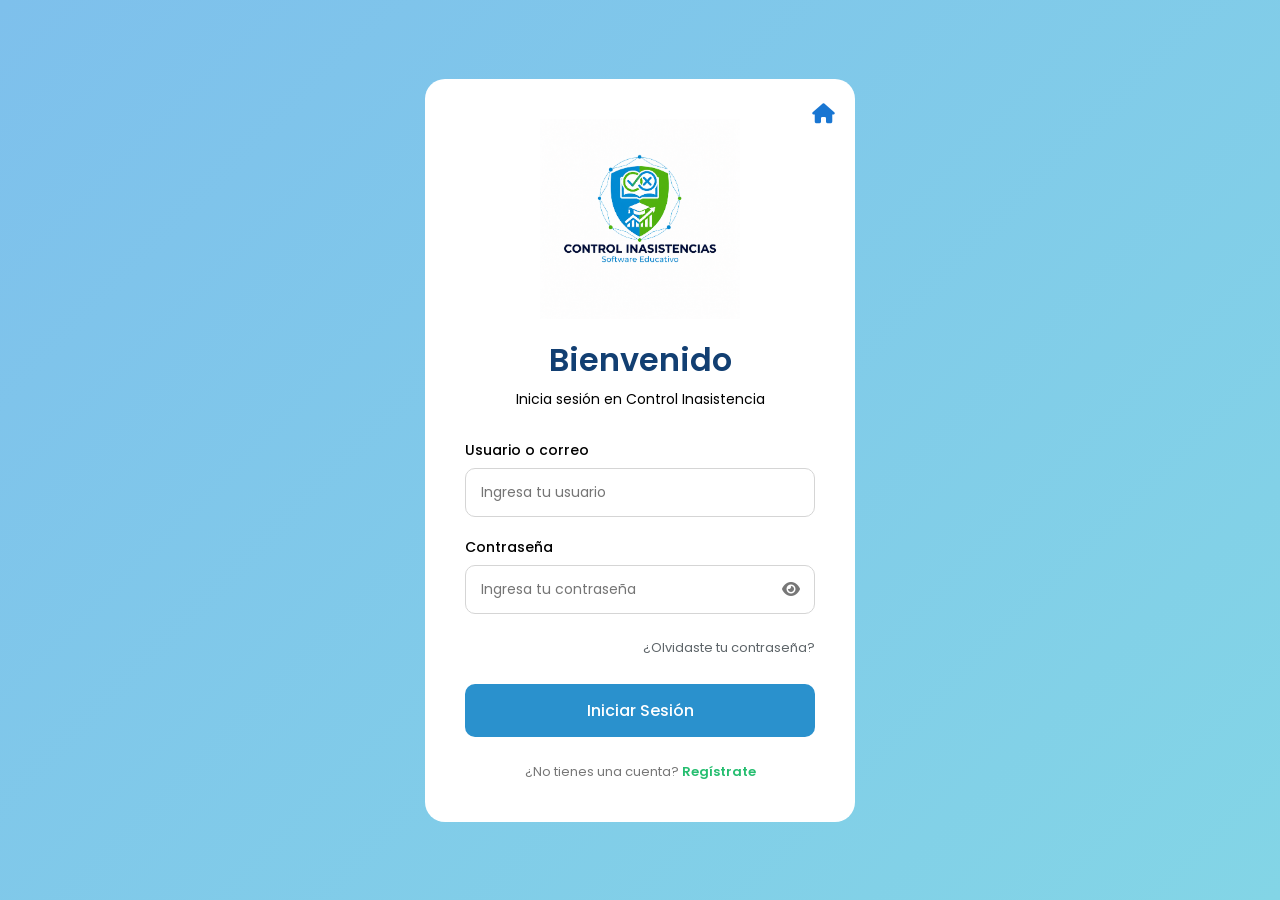
==== login/login.html @ 7e4a8fb9 "carga inicial" ====
<!DOCTYPE html>
<html lang="es">

<head>
    <meta charset="UTF-8">
    <meta name="viewport" content="width=device-width, initial-scale=1.0">
    <link rel="preconnect" href="https://fonts.googleapis.com">
    <link rel="preconnect" href="https://fonts.gstatic.com" crossorigin>
    <link href="https://fonts.googleapis.com/css2?family=Poppins:wght@300;400;500;600;700&display=swap"rel="stylesheet">
    <title>Inicio de Sesión</title>
    <link rel="stylesheet" href="login.css">
    <link rel="stylesheet" href="https://cdnjs.cloudflare.com/ajax/libs/font-awesome/6.5.2/css/all.min.css">
</head>
<body>

    <main class="login-container">
        <section class="login-card">
            <a href="../index.html" class="btn-home" title="Volver al inicio">
                <i class="fa-solid fa-house"></i></a>
            <!-- Logo -->
            <div class="logo">
                <img src="img/logo.png" alt="Logo Control Inasistencia">
            </div>
            <!-- Título -->
            <h1>Bienvenido</h1>
            <p class="subtitle">
                Inicia sesión en Control Inasistencia
            </p>
            <!-- Formulario -->
            <form id="loginForm">
                <div class="input-group">
                    <label for="usuario">Usuario o correo</label>
                    <input
                        type="text"
                        id="usuario"
                        placeholder="Ingresa tu usuario"
                        required
                    >
                </div>
            <!--contraseña-->
            <div class="input-group">

                <label for="password">
                    Contraseña
                </label>
            
                <div class="password-container">
            
                    <input
                        type="password"
                        id="password"
                        placeholder="Ingresa tu contraseña"
                        required
                    >
            
                    <span class="eye" id="togglePassword">
                        <i class="fa-solid fa-eye"></i>
                    </span>
            
                </div>
            
            </div>

            <!--recuperar contraseña-->
                <div class="forgot">
                    <a href="#">¿Olvidaste tu contraseña?</a>
                </div>
                <button type="submit">
                    Iniciar Sesión
                </button>
            </form>
            <div class="register">
                <p>
                    ¿No tienes una cuenta?
                    <a href="../registro/registro.html">Regístrate</a>
                </p>
            </div>
        </section>
    </main>
    <script src="registro.js"></script>

</body>
</html>
---- login/login.css ----
@import url('https://fonts.googleapis.com/css2?family=Righteous&family=Work+Sans:wght@100;200;400;600;800&display=swap');

* {
    margin: 0;
    padding: 0;
    box-sizing: border-box;
    font-family: 'poppins', sans-serif;
    cursor: pointer;
}
body {
    min-height: 100vh;
    background: linear-gradient(135deg,#7ec0ec,#83d5e6);
    display: flex;
    justify-content: center;
    align-items: center;
}
.login-container {
    width: 100%;
    min-height: 100vh;
    display: flex;
    justify-content: center;
    align-items: center;
    padding: 20px;
}
.login-card {
    width: 430px;
    background: white;
    padding: 40px;
    border-radius: 20px;
    text-align: center;
    position: relative;
}
.btn-home {
    position: absolute;

    top: 20px;
    right: 20px;

    color: #1976d2;
    font-size: 20px;

    text-decoration: none;

    cursor: pointer;

    transition: 0.3s;
}

.btn-home:hover {
    color: #0d47a1;
    transform: scale(1.15);
}
.logo img {
    width: 200px;
    height: auto;
    margin-bottom: 10px;
}
h1 {
    color: #123f72;
    font-size: 32px;
    font-weight: 600;
    margin-bottom: 5px;
}
.subtitle {
    color: #000000;
    font-size: 14px;
    margin-bottom: 30px;
}
.input-group {
    text-align: left;
    margin-bottom: 20px;
}
.input-group label {
    display: block;
    color: #000000;
    font-size: 14px;
    font-weight: 500;
    margin-bottom: 7px;
}
.input-group input {
    width: 100%;
    padding: 13px 15px;
    border: 1px solid #d5d5d5;
    border-radius: 10px;
    outline: none;
    font-size: 14px;
    transition: 0.3s;
}
.input-group input:focus {
    border-color: #1687c9;
    box-shadow:0 0 0 3px rgba(22, 135, 201, 0.10);
}
.forgot {
    text-align: right;
    margin-bottom: 25px;
}
.forgot a {
    color: #5e6569;
    text-decoration: none;
    font-size: 13px;
}
.forgot a:hover {
    text-decoration: underline;
}
button {
    width: 100%;
    padding: 14px;
    border: none;
    border-radius: 10px;
    background: #2a91cd;
    color: white;
    font-size: 16px;
    font-weight: 500;
    cursor: pointer;
    transition: 0.3s;
}
button:hover {
    background: #00426c;
    transform: translateY(-2px);
}
.register {
    margin-top: 25px;
}
.register p {
    color: #777;
    font-size: 13px;
}
.register a {
    color: #26be70;
    font-weight: 600;
    text-decoration: none;
}
.register a:hover {
    text-decoration: underline;
}
.password-container {
    position: relative;
    width: 100%;
}

.password-container input {
    width: 100%;
    padding: 13px 45px 13px 15px;
    box-sizing: border-box;
}

.password-container .eye {
    position: absolute;
    right: 15px;
    top: 50%;
    transform: translateY(-50%);
    cursor: pointer;
    color: #777;
    font-size: 16px;
    z-index: 10;
}

.password-container .eye:hover {
    color: #2196f3;
}
.login-container {
    position: relative;
}

.btn-home {
    position: absolute;
    top: 20px;
    right: 20px;

    color: #1976d2;
    font-size: 20px;
    text-decoration: none;

    transition: 0.3s;
}

.btn-home:hover {
    color: #0d47a1;
    transform: scale(1.15);
}
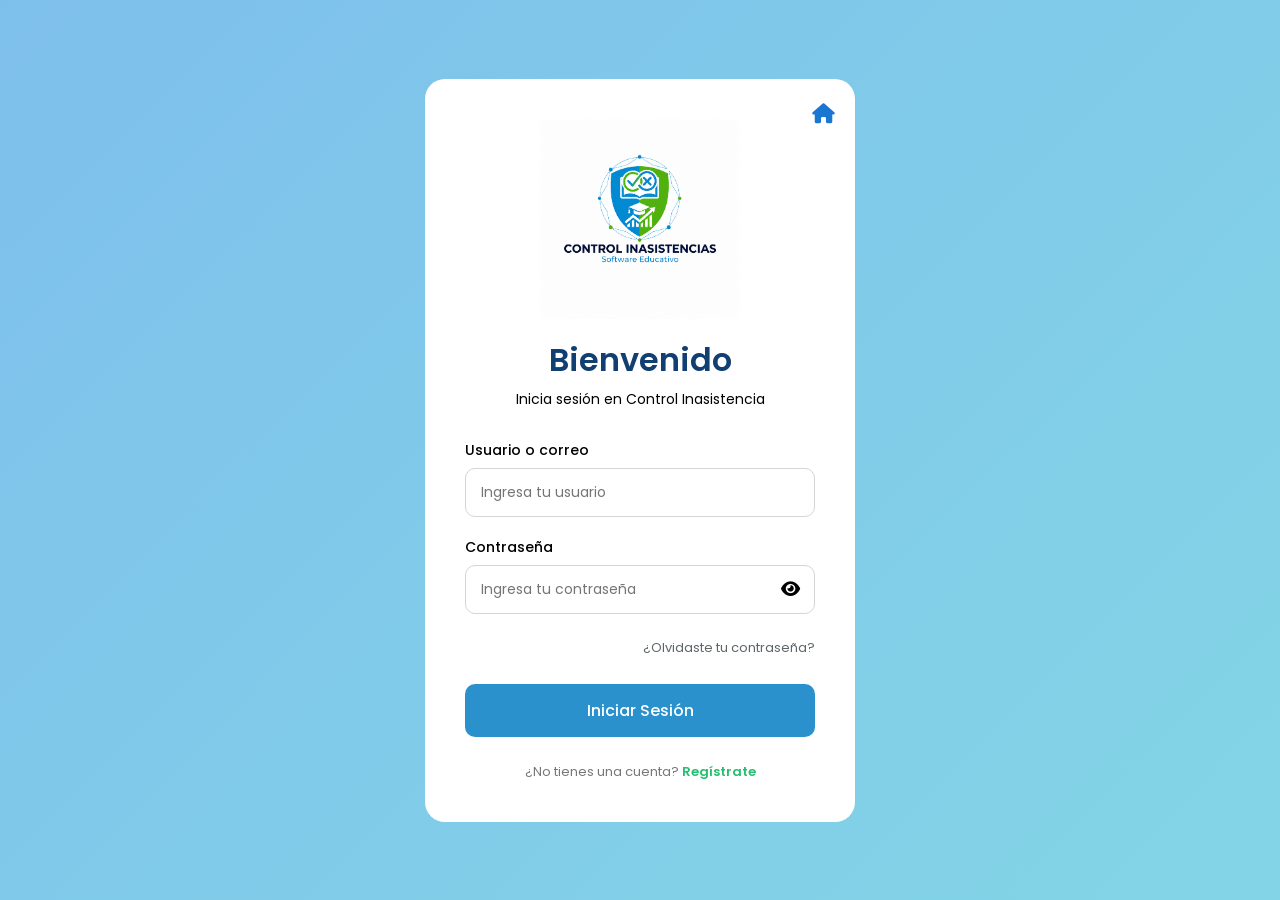
==== commit d37a686a: "cambios en html, css y js" ====
--- a/login/login.html
+++ b/login/login.html
@@ -33,9 +33,7 @@
                     <input
                         type="text"
                         id="usuario"
-                        placeholder="Ingresa tu usuario"
-                        required
-                    >
+                        placeholder="Ingresa tu usuario" required>
                 </div>
             <!--contraseña-->
             <div class="input-group">
@@ -45,20 +43,13 @@
                 </label>
             
                 <div class="password-container">
-            
-                    <input
-                        type="password"
-                        id="password"
-                        placeholder="Ingresa tu contraseña"
-                        required
-                    >
+                    <input type="password" id="password"
+                        placeholder="Ingresa tu contraseña" required>
             
                     <span class="eye" id="togglePassword">
                         <i class="fa-solid fa-eye"></i>
                     </span>
-            
                 </div>
-            
             </div>
 
             <!--recuperar contraseña-->
--- a/login/login.css
+++ b/login/login.css
@@ -137,25 +137,23 @@
     position: relative;
     width: 100%;
 }
-
 .password-container input {
     width: 100%;
     padding: 13px 45px 13px 15px;
     box-sizing: border-box;
 }
 
-.password-container .eye {
+.eye {
     position: absolute;
     right: 15px;
     top: 50%;
     transform: translateY(-50%);
     cursor: pointer;
-    color: #777;
-    font-size: 16px;
-    z-index: 10;
+    font-size: 17px;
+    user-select: none;
 }
 
-.password-container .eye:hover {
+.eye:hover {
     color: #2196f3;
 }
 .login-container {
@@ -166,11 +164,9 @@
     position: absolute;
     top: 20px;
     right: 20px;
-
     color: #1976d2;
     font-size: 20px;
     text-decoration: none;
-
     transition: 0.3s;
 }
 
